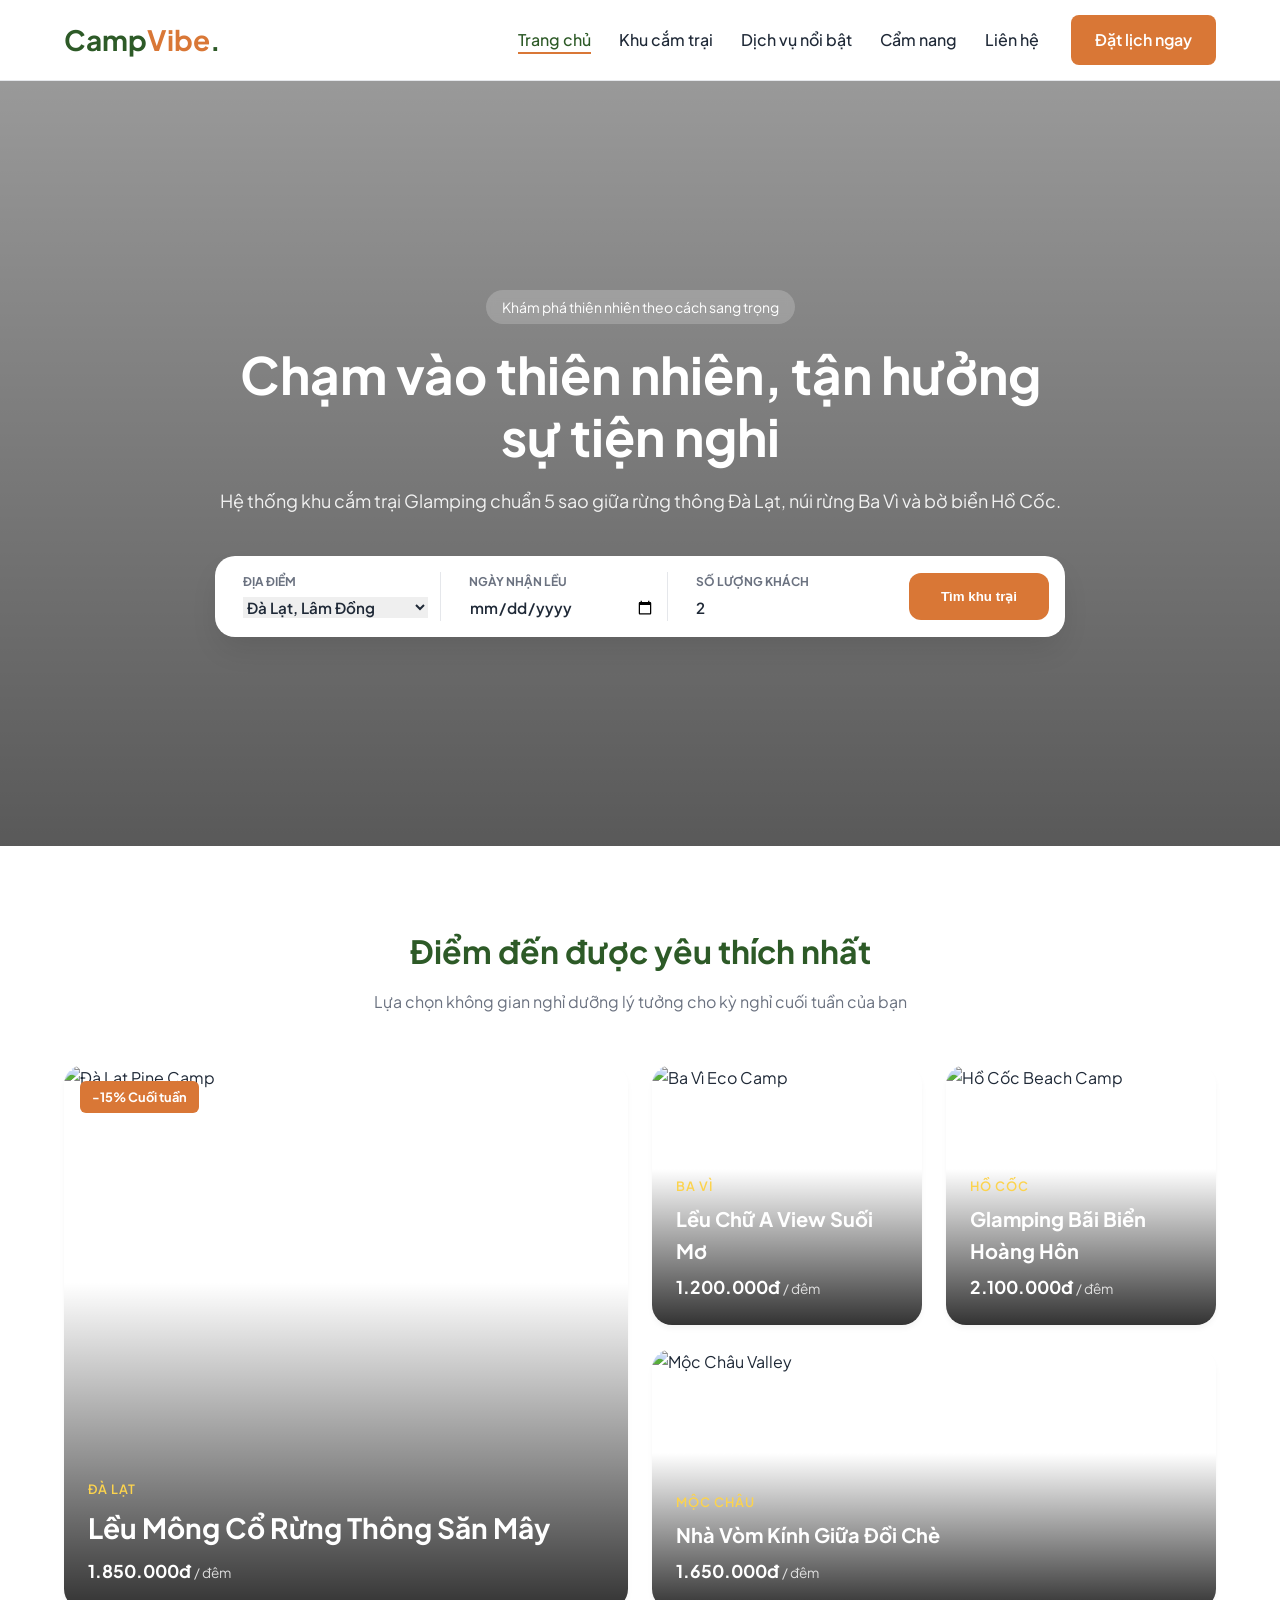
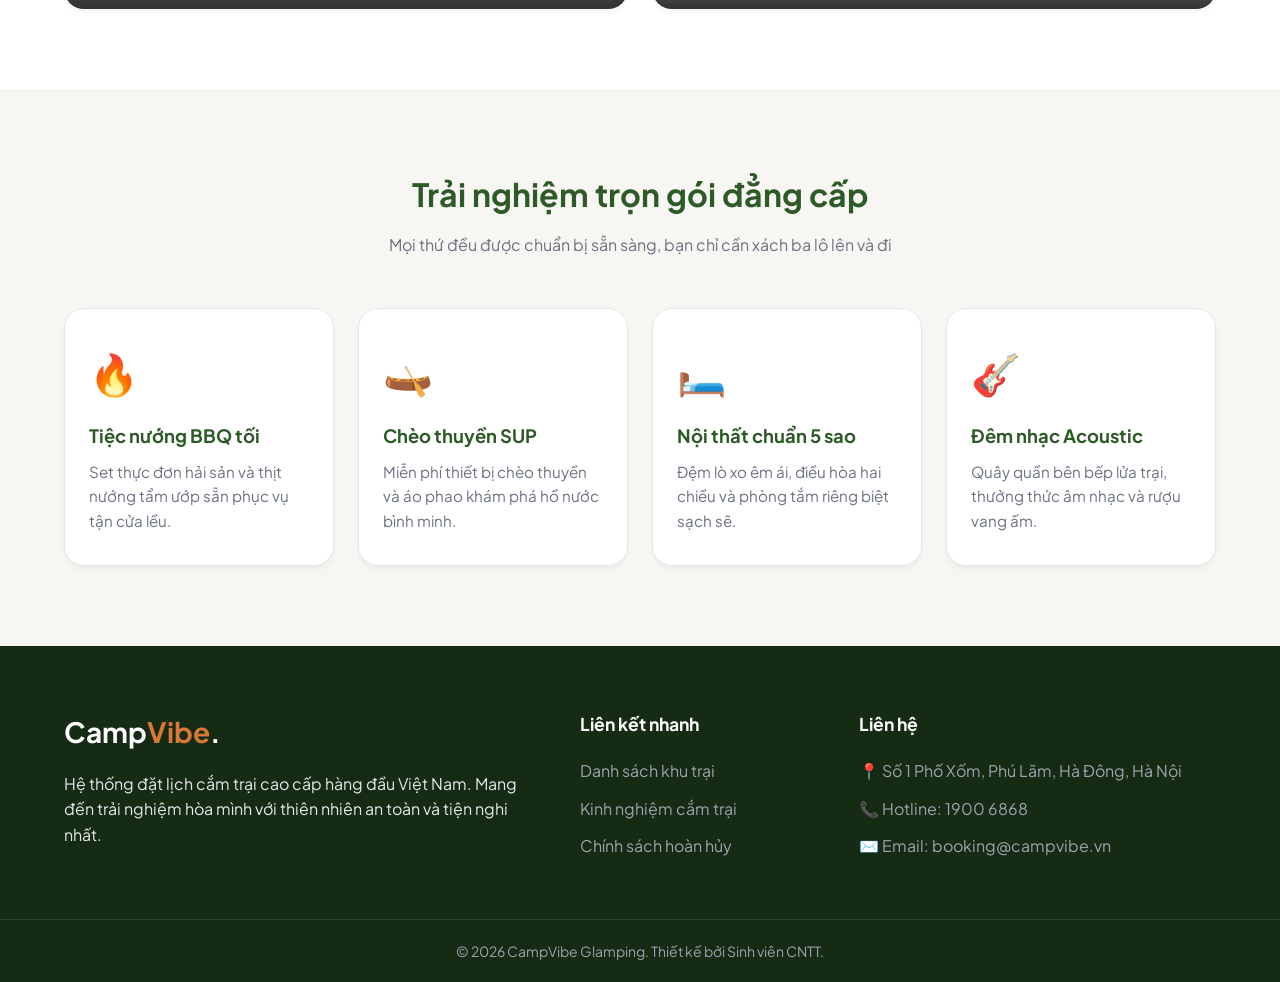
==== index.html @ 70bc1798 "." ====
<!DOCTYPE html>
<html lang="vi">
<head>
    <meta charset="UTF-8">
    <meta name="viewport" content="width=device-width, initial-scale=1.0">
    <title>CampVibe - Trải Nghiệm Cắm Trại Cao Cấp (Glamping)</title>
    <!-- Nhúng Google Fonts -->
    <link rel="preconnect" href="https://fonts.googleapis.com">
    <link rel="preconnect" href="https://fonts.gstatic.com" crossorigin>
    <link href="https://fonts.googleapis.com/css2?family=Plus+Jakarta+Sans:wght@400;500;600;700&display=swap" rel="stylesheet">
    <!-- Nhúng file CSS -->
    <link rel="stylesheet" href="assets/css/style.css">
</head>
<body>

    <!-- HEADER & NAVIGATION -->
    <header class="header">
        <div class="container nav-container">
            <a href="index.html" class="logo">Camp<span>Vibe</span>.</a>
            
            <!-- Checkbox ẩn điều khiển Menu trên Mobile (Không dùng JS) -->
            <input type="checkbox" id="nav-toggle" class="nav-toggle">
            <label for="nav-toggle" class="nav-toggle-label">
                <span></span>
            </label>

            <nav class="navbar">
                <ul class="nav-list">
                    <li><a href="index.html" class="active">Trang chủ</a></li>
                    <li><a href="campsites.html">Khu cắm trại</a></li>
                    <li><a href="detail.html">Dịch vụ nổi bật</a></li>
                    <li><a href="blog.html">Cẩm nang</a></li>
                    <li><a href="contact.html">Liên hệ</a></li>
                </ul>
                <a href="contact.html" class="btn btn-primary nav-btn">Đặt lịch ngay</a>
            </nav>
        </div>
    </header>

    <main>
        <!-- HERO SECTION & THANH TÌM KIẾM -->
        <section class="hero">
            <div class="hero-overlay"></div>
            <div class="container hero-content">
                <span class="badge">Khám phá thiên nhiên theo cách sang trọng</span>
                <h1>Chạm vào thiên nhiên, tận hưởng sự tiện nghi</h1>
                <p>Hệ thống khu cắm trại Glamping chuẩn 5 sao giữa rừng thông Đà Lạt, núi rừng Ba Vì và bờ biển Hồ Cốc.</p>
                
                <!-- Form tìm kiếm nhanh (Mô phỏng giao diện chuẩn UX) -->
                <form action="campsites.html" class="search-box">
                    <div class="search-group">
                        <label for="location">Địa điểm</label>
                        <select id="location" name="location">
                            <option value="dalat">Đà Lạt, Lâm Đồng</option>
                            <option value="bavi">Ba Vì, Hà Nội</option>
                            <option value="hococ">Hồ Cốc, Vũng Tàu</option>
                        </select>
                    </div>
                    <div class="search-group">
                        <label for="checkin">Ngày nhận lều</label>
                        <input type="date" id="checkin" name="checkin" required>
                    </div>
                    <div class="search-group">
                        <label for="guests">Số lượng khách</label>
                        <input type="number" id="guests" name="guests" min="1" max="10" value="2">
                    </div>
                    <button type="submit" class="btn btn-primary search-btn">Tìm khu trại</button>
                </form>
            </div>
        </section>

        <!-- KHU CẮM TRẠI NỔI BẬT (BỐ CỤC CSS GRID BẤT ĐỐI XỨNG) -->
        <section class="section featured">
            <div class="container">
                <div class="section-header">
                    <h2>Điểm đến được yêu thích nhất</h2>
                    <p>Lựa chọn không gian nghỉ dưỡng lý tưởng cho kỳ nghỉ cuối tuần của bạn</p>
                </div>

                <div class="bento-grid">
                    <!-- Thẻ lớn chiếm 2 cột, 2 hàng -->
                    <article class="camp-card card-large">
                        <img src="https://images.unsplash.com/photo-1523987355523-c7b5b0dd90a7?auto=format&fit=crop&w=800&q=80" alt="Đà Lạt Pine Camp">
                        <span class="tag-discount">-15% Cuối tuần</span>
                        <div class="card-overlay">
                            <span class="location-tag">Đà Lạt</span>
                            <h3><a href="detail.html">Lều Mông Cổ Rừng Thông Săn Mây</a></h3>
                            <p class="price">1.850.000đ <span>/ đêm</span></p>
                        </div>
                    </article>

                    <!-- Các thẻ nhỏ -->
                    <article class="camp-card">
                        <img src="https://images.unsplash.com/photo-1504280390367-361c6d9f38f4?auto=format&fit=crop&w=600&q=80" alt="Ba Vì Eco Camp">
                        <div class="card-overlay">
                            <span class="location-tag">Ba Vì</span>
                            <h3><a href="detail.html">Lều Chữ A View Suối Mơ</a></h3>
                            <p class="price">1.200.000đ <span>/ đêm</span></p>
                        </div>
                    </article>

                    <article class="camp-card">
                        <img src="https://images.unsplash.com/photo-1537905569824-f89f14cceb68?auto=format&fit=crop&w=600&q=80" alt="Hồ Cốc Beach Camp">
                        <div class="card-overlay">
                            <span class="location-tag">Hồ Cốc</span>
                            <h3><a href="detail.html">Glamping Bãi Biển Hoàng Hôn</a></h3>
                            <p class="price">2.100.000đ <span>/ đêm</span></p>
                        </div>
                    </article>

                    <article class="camp-card card-wide">
                        <img src="https://images.unsplash.com/photo-1478131143081-80f7f84ca84d?auto=format&fit=crop&w=800&q=80" alt="Mộc Châu Valley">
                        <div class="card-overlay">
                            <span class="location-tag">Mộc Châu</span>
                            <h3><a href="detail.html">Nhà Vòm Kính Giữa Đồi Chè</a></h3>
                            <p class="price">1.650.000đ <span>/ đêm</span></p>
                        </div>
                    </article>
                </div>
            </div>
        </section>

        <!-- TIỆN ÍCH & TRẢI NGHIỆM (SỬ DỤNG FLEXBOX) -->
        <section class="section amenities bg-light">
            <div class="container">
                <div class="section-header">
                    <h2>Trải nghiệm trọn gói đẳng cấp</h2>
                    <p>Mọi thứ đều được chuẩn bị sẵn sàng, bạn chỉ cần xách ba lô lên và đi</p>
                </div>

                <div class="amenities-flex">
                    <div class="amenity-item">
                        <div class="icon-box">🔥</div>
                        <h3>Tiệc nướng BBQ tối</h3>
                        <p>Set thực đơn hải sản và thịt nướng tẩm ướp sẵn phục vụ tận cửa lều.</p>
                    </div>
                    <div class="amenity-item">
                        <div class="icon-box">🛶</div>
                        <h3>Chèo thuyền SUP</h3>
                        <p>Miễn phí thiết bị chèo thuyền và áo phao khám phá hồ nước bình minh.</p>
                    </div>
                    <div class="amenity-item">
                        <div class="icon-box">🛏️</div>
                        <h3>Nội thất chuẩn 5 sao</h3>
                        <p>Đệm lò xo êm ái, điều hòa hai chiều và phòng tắm riêng biệt sạch sẽ.</p>
                    </div>
                    <div class="amenity-item">
                        <div class="icon-box">🎸</div>
                        <h3>Đêm nhạc Acoustic</h3>
                        <p>Quây quần bên bếp lửa trại, thưởng thức âm nhạc và rượu vang ấm.</p>
                    </div>
                </div>
            </div>
        </section>
    </main>

    <!-- FOOTER -->
    <footer class="footer">
        <div class="container footer-grid">
            <div class="footer-col">
                <a href="index.html" class="logo footer-logo">Camp<span>Vibe</span>.</a>
                <p>Hệ thống đặt lịch cắm trại cao cấp hàng đầu Việt Nam. Mang đến trải nghiệm hòa mình với thiên nhiên an toàn và tiện nghi nhất.</p>
            </div>
            <div class="footer-col">
                <h4>Liên kết nhanh</h4>
                <ul>
                    <li><a href="campsites.html">Danh sách khu trại</a></li>
                    <li><a href="blog.html">Kinh nghiệm cắm trại</a></li>
                    <li><a href="contact.html">Chính sách hoàn hủy</a></li>
                </ul>
            </div>
            <div class="footer-col">
                <h4>Liên hệ</h4>
                <ul>
                    <li>📍 Số 1 Phố Xốm, Phú Lãm, Hà Đông, Hà Nội</li>
                    <li>📞 Hotline: 1900 6868</li>
                    <li>✉️ Email: booking@campvibe.vn</li>
                </ul>
            </div>
        </div>
        <div class="footer-bottom">
            <p>© 2026 CampVibe Glamping. Thiết kế bởi Sinh viên CNTT.</p>
        </div>
    </footer>

</body>
</html>
---- assets/css/style.css ----
/* ================= 1. BIẾN CSS & RESET ================= */
:root {
    --primary-color: #2D5A27;      /* Xanh rêu rừng thông */
    --primary-hover: #1E3F1A;
    --accent-color: #D97736;       /* Cam đất lửa trại */
    --bg-main: #FFFFFF;
    --bg-light: #F7F6F2;           /* Màu kem ấm tự nhiên */
    --text-dark: #1F2937;
    --text-muted: #6B7280;
    --border-color: #E5E7EB;
    --radius-md: 12px;
    --radius-lg: 20px;
    --shadow-sm: 0 4px 6px -1px rgba(0, 0, 0, 0.05);
    --shadow-lg: 0 15px 30px -5px rgba(0, 0, 0, 0.1);
    --transition: all 0.3s ease;
}

* {
    margin: 0;
    padding: 0;
    box-sizing: border-box;
}

html {
    scroll-behavior: smooth;
}

body {
    font-family: 'Plus Jakarta Sans', sans-serif;
    color: var(--text-dark);
    background-color: var(--bg-main);
    line-height: 1.6;
}

a {
    text-decoration: none;
    color: inherit;
}

ul {
    list-style: none;
}

img {
    max-width: 100%;
    display: block;
}

.container {
    width: 90%;
    max-width: 1200px;
    margin: 0 auto;
}

.section {
    padding: 80px 0;
}

.bg-light {
    background-color: var(--bg-light);
}

.section-header {
    text-align: center;
    max-width: 600px;
    margin: 0 auto 50px;
}

.section-header h2 {
    font-size: 2rem;
    color: var(--primary-color);
    margin-bottom: 12px;
}

.section-header p {
    color: var(--text-muted);
}

/* Nút bấm dùng chung */
.btn {
    display: inline-block;
    padding: 12px 24px;
    border-radius: 8px;
    font-weight: 600;
    cursor: pointer;
    border: none;
    transition: var(--transition);
}

.btn-primary {
    background-color: var(--accent-color);
    color: #FFFFFF;
}

.btn-primary:hover {
    background-color: #C06224;
    transform: translateY(-2px);
}

/* ================= 2. HEADER & NAVIGATION ================= */
.header {
    position: sticky;
    top: 0;
    z-index: 1000;
    background-color: rgba(255, 255, 255, 0.95);
    backdrop-filter: blur(10px);
    border-bottom: 1px solid var(--border-color);
}

.nav-container {
    display: flex;
    justify-content: space-between;
    align-items: center;
    height: 80px;
}

.logo {
    font-size: 1.75rem;
    font-weight: 700;
    color: var(--primary-color);
}

.logo span {
    color: var(--accent-color);
}

.navbar {
    display: flex;
    align-items: center;
    gap: 32px;
}

.nav-list {
    display: flex;
    gap: 28px;
}

.nav-list a {
    font-weight: 500;
    color: var(--text-dark);
    transition: var(--transition);
    position: relative;
}

.nav-list a:hover,
.nav-list a.active {
    color: var(--primary-color);
}

/* Gạch chân hiệu ứng khi hover menu */
.nav-list a::after {
    content: '';
    position: absolute;
    bottom: -4px;
    left: 0;
    width: 0;
    height: 2px;
    background-color: var(--accent-color);
    transition: var(--transition);
}

.nav-list a:hover::after,
.nav-list a.active::after {
    width: 100%;
}

.nav-toggle, .nav-toggle-label {
    display: none;
}

/* ================= 3. HERO & SEARCH BOX ================= */
.hero {
    position: relative;
    min-height: 85vh;
    background: url('https://images.unsplash.com/photo-1517824806704-9040b037703b?auto=format&fit=crop&w=1600&q=80') center/cover no-repeat;
    display: flex;
    align-items: center;
    color: #FFFFFF;
}

.hero-overlay {
    position: absolute;
    inset: 0;
    background: linear-gradient(to bottom, rgba(0,0,0,0.4), rgba(0,0,0,0.65));
}

.hero-content {
    position: relative;
    z-index: 1;
    max-width: 850px;
    text-align: center;
}

.badge {
    display: inline-block;
    background-color: rgba(255, 255, 255, 0.2);
    backdrop-filter: blur(4px);
    padding: 6px 16px;
    border-radius: 50px;
    font-size: 0.875rem;
    margin-bottom: 20px;
}

.hero-content h1 {
    font-size: 3.2rem;
    line-height: 1.2;
    margin-bottom: 20px;
}

.hero-content p {
    font-size: 1.125rem;
    margin-bottom: 40px;
    opacity: 0.9;
}

/* Thanh tìm kiếm nổi */
.search-box {
    background-color: #FFFFFF;
    padding: 16px;
    border-radius: var(--radius-lg);
    display: flex;
    flex-wrap: wrap;
    gap: 16px;
    align-items: center;
    box-shadow: var(--shadow-lg);
    color: var(--text-dark);
    text-align: left;
}

.search-group {
    flex: 1;
    min-width: 180px;
    padding: 0 12px;
    border-right: 1px solid var(--border-color);
}

.search-group:last-of-type {
    border-right: none;
}

.search-group label {
    display: block;
    font-size: 0.75rem;
    font-weight: 700;
    text-transform: uppercase;
    color: var(--text-muted);
    margin-bottom: 4px;
}

.search-group select,
.search-group input {
    width: 100%;
    border: none;
    outline: none;
    font-family: inherit;
    font-size: 0.95rem;
    font-weight: 600;
    color: var(--text-dark);
}

.search-btn {
    padding: 16px 32px;
    border-radius: var(--radius-md);
}

/* ================= 4. BENTO GRID (ĐIỂM ĐẾN NỔI BẬT) ================= */
.bento-grid {
    display: grid;
    grid-template-columns: repeat(4, 1fr);
    grid-auto-rows: 260px;
    gap: 24px;
}

.card-large {
    grid-column: span 2;
    grid-row: span 2;
}

.card-wide {
    grid-column: span 2;
}

.camp-card {
    position: relative;
    border-radius: var(--radius-lg);
    overflow: hidden;
    box-shadow: var(--shadow-sm);
}

.camp-card img {
    width: 100%;
    height: 100%;
    object-fit: cover;
    transition: transform 0.5s ease;
}

/* Hiệu ứng phóng to ảnh khi hover */
.camp-card:hover img {
    transform: scale(1.08);
}

.tag-discount {
    position: absolute;
    top: 16px;
    left: 16px;
    background-color: var(--accent-color);
    color: #FFFFFF;
    padding: 6px 12px;
    border-radius: 6px;
    font-size: 0.8rem;
    font-weight: 700;
    z-index: 2;
}

.card-overlay {
    position: absolute;
    inset: 0;
    background: linear-gradient(to top, rgba(0,0,0,0.8) 0%, rgba(0,0,0,0) 60%);
    display: flex;
    flex-direction: column;
    justify-content: flex-end;
    padding: 24px;
    color: #FFFFFF;
}

.location-tag {
    font-size: 0.8rem;
    text-transform: uppercase;
    letter-spacing: 1px;
    color: #FCD34D;
    font-weight: 600;
}

.card-overlay h3 {
    font-size: 1.25rem;
    margin: 6px 0;
}

.card-large .card-overlay h3 {
    font-size: 1.75rem;
}

.price {
    font-weight: 700;
    font-size: 1.1rem;
}

.price span {
    font-weight: 400;
    font-size: 0.85rem;
    opacity: 0.8;
}

/* ================= 5. TIỆN ÍCH (FLEXBOX) ================= */
.amenities-flex {
    display: flex;
    flex-wrap: wrap;
    gap: 24px;
}

.amenity-item {
    flex: 1 1 240px;
    background-color: #FFFFFF;
    padding: 32px 24px;
    border-radius: var(--radius-lg);
    box-shadow: var(--shadow-sm);
    transition: var(--transition);
    border: 1px solid var(--border-color);
}

.amenity-item:hover {
    transform: translateY(-8px);
    box-shadow: var(--shadow-lg);
    border-color: var(--primary-color);
}

.icon-box {
    font-size: 2.5rem;
    margin-bottom: 16px;
}

.amenity-item h3 {
    font-size: 1.15rem;
    margin-bottom: 10px;
    color: var(--primary-color);
}

.amenity-item p {
    color: var(--text-muted);
    font-size: 0.95rem;
}

/* ================= 6. FOOTER ================= */
.footer {
    background-color: #162B14;
    color: #E5E7EB;
    padding-top: 64px;
}

.footer-grid {
    display: grid;
    grid-template-columns: 2fr 1fr 1.5fr;
    gap: 40px;
    padding-bottom: 48px;
}

.footer-logo {
    color: #FFFFFF;
    display: inline-block;
    margin-bottom: 16px;
}

.footer-col h4 {
    color: #FFFFFF;
    margin-bottom: 20px;
    font-size: 1.1rem;
}

.footer-col ul li {
    margin-bottom: 12px;
    color: #9CA3AF;
}

.footer-col ul li a:hover {
    color: var(--accent-color);
}

.footer-bottom {
    border-top: 1px solid rgba(255, 255, 255, 0.1);
    text-align: center;
    padding: 20px 0;
    font-size: 0.875rem;
    color: #9CA3AF;
}

/* ================= 7. RESPONSIVE (TABLET & MOBILE) ================= */
@media (max-width: 992px) {
    .bento-grid {
        grid-template-columns: repeat(2, 1fr);
    }
    .footer-grid {
        grid-template-columns: 1fr;
    }
}

@media (max-width: 768px) {
    /* Xử lý Menu Hamburger thuần CSS */
    .nav-toggle-label {
        display: block;
        cursor: pointer;
        padding: 10px;
    }
    .nav-toggle-label span,
    .nav-toggle-label span::before,
    .nav-toggle-label span::after {
        display: block;
        background: var(--primary-color);
        height: 3px;
        width: 26px;
        border-radius: 2px;
        position: relative;
        transition: var(--transition);
    }
    .nav-toggle-label span::before,
    .nav-toggle-label span::after {
        content: '';
        position: absolute;
    }
    .nav-toggle-label span::before { bottom: 8px; }
    .nav-toggle-label span::after { top: 8px; }

    .navbar {
        position: absolute;
        top: 80px;
        left: 0;
        width: 100%;
        background-color: #FFFFFF;
        flex-direction: column;
        align-items: flex-start;
        padding: 0 5%;
        max-height: 0;
        overflow: hidden;
        transition: max-height 0.4s ease;
        border-bottom: 1px solid var(--border-color);
    }

    .nav-list {
        flex-direction: column;
        width: 100%;
        padding-top: 20px;
        gap: 16px;
    }

    .nav-btn {
        margin: 20px 0;
        width: 100%;
        text-align: center;
    }

    /* Khi checkbox được check -> Mở menu */
    .nav-toggle:checked ~ .navbar {
        max-height: 400px;
    }

    .hero-content h1 {
        font-size: 2.2rem;
    }

    .search-group {
        border-right: none;
        border-bottom: 1px solid var(--border-color);
        padding-bottom: 12px;
    }

    .search-btn {
        width: 100%;
    }

    .bento-grid {
        grid-template-columns: 1fr;
        grid-auto-rows: 240px;
    }
    .card-large, .card-wide {
        grid-column: span 1;
        grid-row: span 1;
    }
}
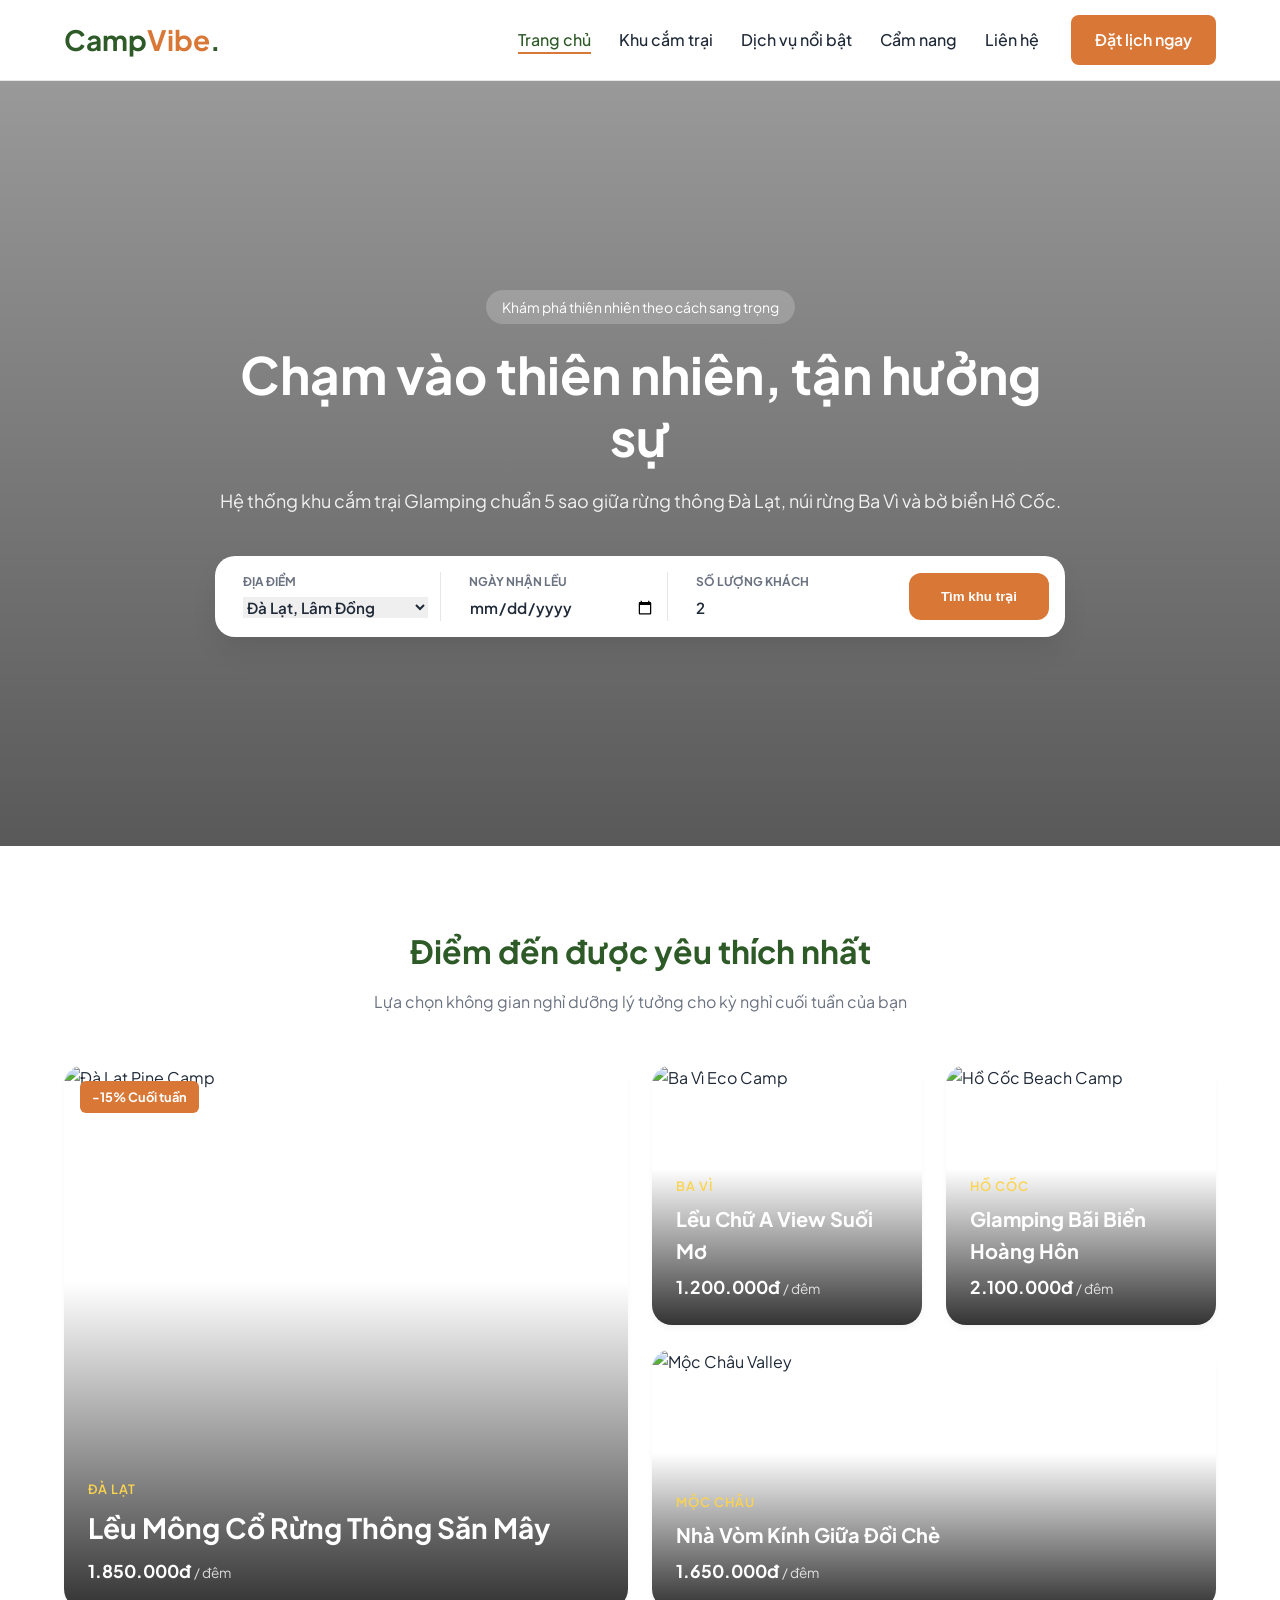
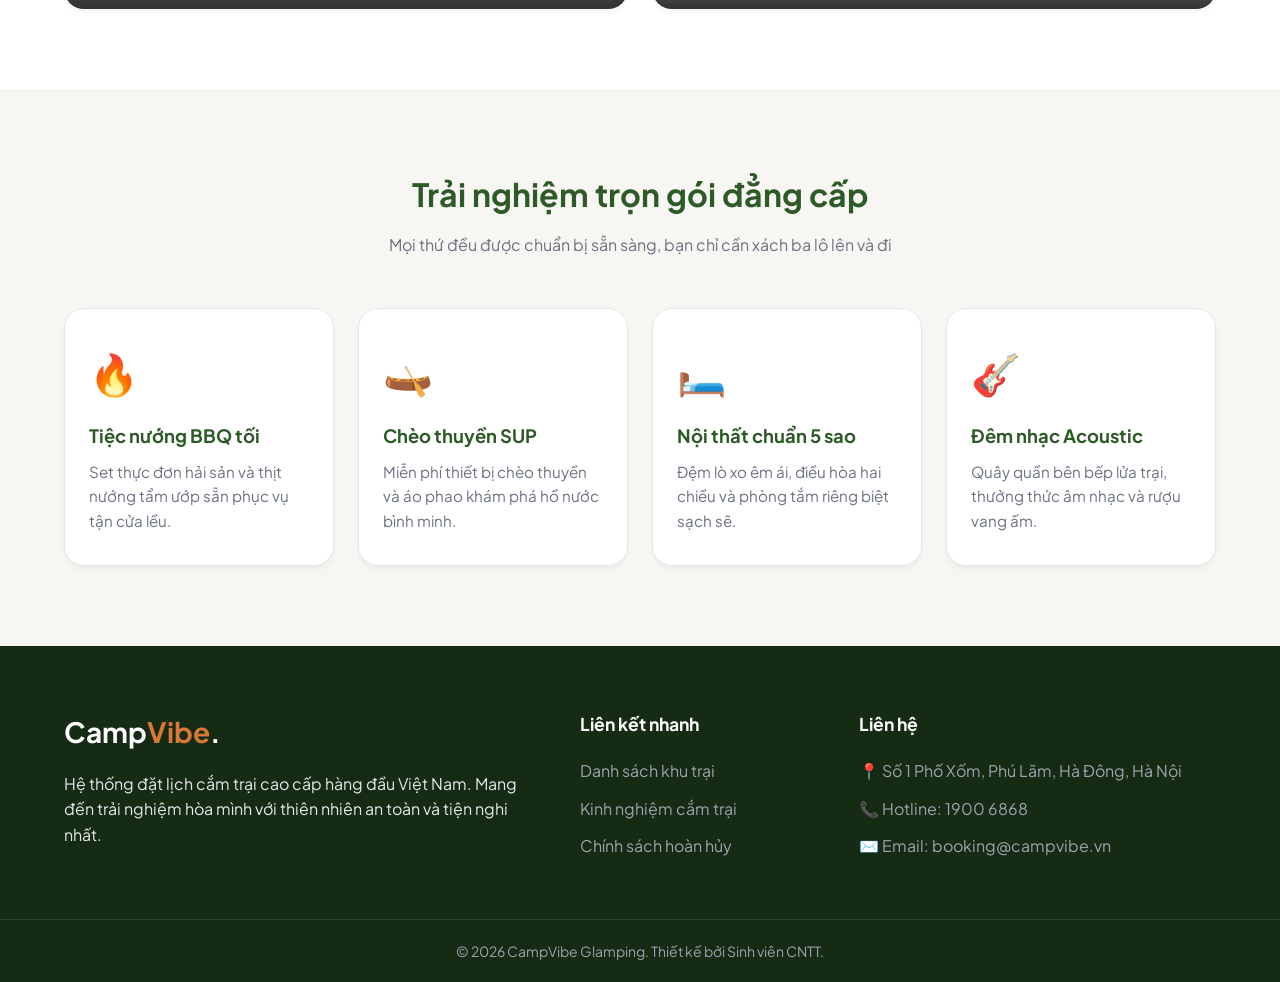
==== commit 474ad58a: "Fix typo in hero section heading" ====
--- a/index.html
+++ b/index.html
@@ -43,7 +43,7 @@
             <div class="hero-overlay"></div>
             <div class="container hero-content">
                 <span class="badge">Khám phá thiên nhiên theo cách sang trọng</span>
-                <h1>Chạm vào thiên nhiên, tận hưởng sự tiện nghi</h1>
+                <h1>Chạm vào thiên nhiên, tận hưởng sự </h1>
                 <p>Hệ thống khu cắm trại Glamping chuẩn 5 sao giữa rừng thông Đà Lạt, núi rừng Ba Vì và bờ biển Hồ Cốc.</p>
                 
                 <!-- Form tìm kiếm nhanh (Mô phỏng giao diện chuẩn UX) -->
@@ -184,4 +184,4 @@
     </footer>
 
 </body>
-</html>+</html>
--- a/assets/css/style.css
+++ b/assets/css/style.css
@@ -524,4 +524,1188 @@
         grid-column: span 1;
         grid-row: span 1;
     }
+}
+
+/* ================= 8. TRANG CHI TIẾT (DETAIL PAGE) ================= */
+.detail-page {
+    padding: 32px 0 80px;
+}
+
+.breadcrumb {
+    font-size: 0.9rem;
+    color: var(--text-muted);
+    margin-bottom: 20px;
+}
+
+.breadcrumb a:hover {
+    color: var(--primary-color);
+    text-decoration: underline;
+}
+
+.detail-header {
+    display: flex;
+    justify-content: space-between;
+    align-items: flex-end;
+    flex-wrap: wrap;
+    gap: 16px;
+    margin-bottom: 28px;
+}
+
+.detail-header h1 {
+    font-size: 2.2rem;
+    color: var(--primary-color);
+    margin-top: 6px;
+}
+
+.rating-badge {
+    background-color: var(--bg-light);
+    padding: 8px 16px;
+    border-radius: 50px;
+    border: 1px solid var(--border-color);
+    font-size: 0.95rem;
+}
+
+/* THƯ VIỆN ẢNH CHUYỂN ĐỔI THUẦN CSS */
+.css-gallery {
+    margin-bottom: 48px;
+}
+
+.css-gallery input[type="radio"] {
+    display: none;
+}
+
+.gallery-main {
+    position: relative;
+    height: 480px;
+    border-radius: var(--radius-lg);
+    overflow: hidden;
+    margin-bottom: 16px;
+    box-shadow: var(--shadow-sm);
+}
+
+.gallery-main .slide {
+    position: absolute;
+    inset: 0;
+    opacity: 0;
+    visibility: hidden;
+    transition: opacity 0.4s ease, transform 0.5s ease;
+    transform: scale(1.02);
+}
+
+.gallery-main .slide img {
+    width: 100%;
+    height: 100%;
+    object-fit: cover;
+}
+
+/* Hiển thị ảnh tương ứng khi radio được chọn */
+#img-1:checked ~ .gallery-main .slide-1,
+#img-2:checked ~ .gallery-main .slide-2,
+#img-3:checked ~ .gallery-main .slide-3,
+#img-4:checked ~ .gallery-main .slide-4 {
+    opacity: 1;
+    visibility: visible;
+    transform: scale(1);
+}
+
+.gallery-thumbs {
+    display: grid;
+    grid-template-columns: repeat(4, 1fr);
+    gap: 16px;
+}
+
+.gallery-thumbs .thumb {
+    height: 100px;
+    border-radius: var(--radius-md);
+    overflow: hidden;
+    cursor: pointer;
+    border: 3px solid transparent;
+    opacity: 0.65;
+    transition: var(--transition);
+}
+
+.gallery-thumbs .thumb:hover {
+    opacity: 1;
+}
+
+.gallery-thumbs .thumb img {
+    width: 100%;
+    height: 100%;
+    object-fit: cover;
+}
+
+/* Làm nổi bật ảnh nhỏ đang được chọn */
+#img-1:checked ~ .gallery-thumbs label[for="img-1"],
+#img-2:checked ~ .gallery-thumbs label[for="img-2"],
+#img-3:checked ~ .gallery-thumbs label[for="img-3"],
+#img-4:checked ~ .gallery-thumbs label[for="img-4"] {
+    border-color: var(--accent-color);
+    opacity: 1;
+}
+
+/* BỐ CỤC 2 CỘT CHI TIẾT & SIDEBAR STICKY */
+.detail-layout {
+    display: grid;
+    grid-template-columns: 2fr 1fr;
+    gap: 48px;
+    align-items: start;
+}
+
+.info-block {
+    margin-bottom: 40px;
+    padding-bottom: 32px;
+    border-bottom: 1px solid var(--border-color);
+}
+
+.info-block:last-child {
+    border-bottom: none;
+}
+
+.info-block h2 {
+    font-size: 1.5rem;
+    color: var(--primary-color);
+    margin-bottom: 16px;
+}
+
+.specs-list {
+    display: grid;
+    grid-template-columns: repeat(2, 1fr);
+    gap: 14px;
+}
+
+.specs-list li {
+    font-weight: 500;
+    color: var(--text-dark);
+}
+
+/* BẢNG GIÁ HIỆN ĐẠI */
+.table-responsive {
+    overflow-x: auto;
+}
+
+.price-table {
+    width: 100%;
+    border-collapse: collapse;
+    border-radius: var(--radius-md);
+    overflow: hidden;
+    box-shadow: var(--shadow-sm);
+}
+
+.price-table th,
+.price-table td {
+    padding: 14px 18px;
+    text-align: left;
+    border-bottom: 1px solid var(--border-color);
+}
+
+.price-table thead {
+    background-color: var(--primary-color);
+    color: #FFFFFF;
+}
+
+.price-table tbody tr:nth-child(even) {
+    background-color: var(--bg-light);
+}
+
+.price-table tbody tr:hover {
+    background-color: #EFECE6;
+}
+
+/* KHUNG ĐẶT LỊCH TRƯỢT THEO MÀN HÌNH */
+.booking-sidebar {
+    position: sticky;
+    top: 100px; /* Cách mép trên 100px để không đè lên Header */
+}
+
+.booking-card {
+    background-color: #FFFFFF;
+    padding: 28px;
+    border-radius: var(--radius-lg);
+    border: 1px solid var(--border-color);
+    box-shadow: var(--shadow-lg);
+}
+
+.booking-price .amount {
+    font-size: 1.8rem;
+    font-weight: 700;
+    color: var(--primary-color);
+}
+
+.booking-note {
+    font-size: 0.85rem;
+    color: var(--accent-color);
+    font-weight: 600;
+    margin-bottom: 20px;
+}
+
+.booking-form .form-group {
+    margin-bottom: 16px;
+}
+
+.booking-form label {
+    display: block;
+    font-size: 0.85rem;
+    font-weight: 600;
+    margin-bottom: 6px;
+}
+
+.booking-form input,
+.booking-form select {
+    width: 100%;
+    padding: 10px 12px;
+    border: 1px solid var(--border-color);
+    border-radius: 8px;
+    font-family: inherit;
+    font-size: 0.95rem;
+}
+
+.booking-form input:focus,
+.booking-form select:focus {
+    outline: none;
+    border-color: var(--primary-color);
+}
+
+.price-summary {
+    background-color: var(--bg-light);
+    padding: 16px;
+    border-radius: var(--radius-md);
+    margin: 20px 0;
+}
+
+.summary-row {
+    display: flex;
+    justify-content: space-between;
+    font-size: 0.9rem;
+    margin-bottom: 8px;
+    color: var(--text-muted);
+}
+
+.summary-row.total {
+    border-top: 1px solid var(--border-color);
+    padding-top: 10px;
+    margin-top: 10px;
+    margin-bottom: 0;
+    font-weight: 700;
+    font-size: 1.05rem;
+    color: var(--text-dark);
+}
+
+.btn-block {
+    width: 100%;
+    text-align: center;
+    padding: 14px;
+    font-size: 1rem;
+}
+
+/* Responsive cho trang chi tiết */
+@media (max-width: 992px) {
+    .detail-layout {
+        grid-template-columns: 1fr;
+    }
+    .booking-sidebar {
+        position: static;
+    }
+}
+
+@media (max-width: 768px) {
+    .gallery-main {
+        height: 280px;
+    }
+    .gallery-thumbs .thumb {
+        height: 65px;
+    }
+    .specs-list {
+        grid-template-columns: 1fr;
+    }
+}
+/* ================= 9. TRANG DANH SÁCH (CAMPSITES PAGE) ================= */
+.page-banner {
+    background-color: var(--primary-color);
+    color: #FFFFFF;
+    padding: 56px 0;
+    text-align: center;
+}
+
+.page-banner h1 {
+    font-size: 2.4rem;
+    margin-bottom: 10px;
+}
+
+.page-banner p {
+    opacity: 0.85;
+    font-size: 1.05rem;
+}
+
+.campsites-page {
+    padding: 60px 0 80px;
+    background-color: var(--bg-light);
+}
+
+/* Ẩn các nút radio điều khiển bộ lọc */
+.filter-wrapper input[type="radio"] {
+    display: none;
+}
+
+.filter-wrapper {
+    display: grid;
+    grid-template-columns: 280px 1fr;
+    gap: 32px;
+    align-items: start;
+}
+
+/* Sidebar Bộ lọc bên trái */
+.filter-sidebar {
+    position: sticky;
+    top: 100px;
+    display: flex;
+    flex-direction: column;
+    gap: 24px;
+}
+
+.filter-box {
+    background-color: #FFFFFF;
+    padding: 24px;
+    border-radius: var(--radius-lg);
+    border: 1px solid var(--border-color);
+    box-shadow: var(--shadow-sm);
+}
+
+.filter-box h3 {
+    font-size: 1.1rem;
+    color: var(--primary-color);
+    margin-bottom: 16px;
+    padding-bottom: 10px;
+    border-bottom: 1px solid var(--border-color);
+}
+
+.filter-options {
+    display: flex;
+    flex-direction: column;
+    gap: 8px;
+}
+
+.filter-label {
+    padding: 10px 14px;
+    border-radius: 8px;
+    cursor: pointer;
+    font-weight: 500;
+    font-size: 0.95rem;
+    color: var(--text-dark);
+    transition: var(--transition);
+}
+
+.filter-label:hover {
+    background-color: var(--bg-light);
+    color: var(--primary-color);
+}
+
+/* Đổi màu nút lọc đang được chọn */
+#filter-all:checked ~ .filter-sidebar label[for="filter-all"],
+#filter-dalat:checked ~ .filter-sidebar label[for="filter-dalat"],
+#filter-bavi:checked ~ .filter-sidebar label[for="filter-bavi"],
+#filter-hococ:checked ~ .filter-sidebar label[for="filter-hococ"] {
+    background-color: var(--primary-color);
+    color: #FFFFFF;
+    font-weight: 600;
+}
+
+/* LOGIC LỌC THẺ SẢN PHẨM BẰNG CSS THUẦN */
+#filter-dalat:checked ~ .campsites-grid .listing-card:not([data-category="dalat"]),
+#filter-bavi:checked ~ .campsites-grid .listing-card:not([data-category="bavi"]),
+#filter-hococ:checked ~ .campsites-grid .listing-card:not([data-category="hococ"]) {
+    display: none;
+}
+
+.static-filter-list li {
+    margin-bottom: 12px;
+    font-size: 0.92rem;
+    color: var(--text-muted);
+}
+
+.static-filter-list input[type="checkbox"] {
+    accent-color: var(--primary-color);
+    margin-right: 8px;
+    transform: scale(1.1);
+}
+
+/* Lưới thẻ khu cắm trại bên phải */
+.campsites-grid {
+    display: grid;
+    grid-template-columns: repeat(2, 1fr);
+    gap: 24px;
+}
+
+.listing-card {
+    background-color: #FFFFFF;
+    border-radius: var(--radius-lg);
+    overflow: hidden;
+    border: 1px solid var(--border-color);
+    box-shadow: var(--shadow-sm);
+    display: flex;
+    flex-direction: column;
+    transition: var(--transition);
+}
+
+.listing-card:hover {
+    transform: translateY(-6px);
+    box-shadow: var(--shadow-lg);
+}
+
+.listing-img {
+    position: relative;
+    height: 220px;
+    overflow: hidden;
+}
+
+.listing-img img {
+    width: 100%;
+    height: 100%;
+    object-fit: cover;
+    transition: transform 0.5s ease;
+}
+
+.listing-card:hover .listing-img img {
+    transform: scale(1.06);
+}
+
+.badge-status {
+    position: absolute;
+    top: 14px;
+    left: 14px;
+    background-color: var(--primary-color);
+    color: #FFFFFF;
+    padding: 4px 12px;
+    border-radius: 6px;
+    font-size: 0.78rem;
+    font-weight: 700;
+}
+
+.badge-status.discount {
+    background-color: var(--accent-color);
+}
+
+.listing-body {
+    padding: 22px;
+    display: flex;
+    flex-direction: column;
+    flex: 1;
+}
+
+.listing-meta {
+    display: flex;
+    justify-content: space-between;
+    font-size: 0.85rem;
+    font-weight: 600;
+    color: var(--text-muted);
+    margin-bottom: 8px;
+}
+
+.listing-body h3 {
+    font-size: 1.2rem;
+    margin-bottom: 10px;
+    color: var(--text-dark);
+}
+
+.listing-body h3 a:hover {
+    color: var(--primary-color);
+}
+
+.listing-body .desc {
+    font-size: 0.92rem;
+    color: var(--text-muted);
+    margin-bottom: 20px;
+    flex: 1;
+}
+
+.listing-footer {
+    display: flex;
+    justify-content: space-between;
+    align-items: center;
+    padding-top: 16px;
+    border-top: 1px solid var(--border-color);
+}
+
+.price-val {
+    font-size: 1.2rem;
+    font-weight: 700;
+    color: var(--primary-color);
+}
+
+.price-unit {
+    font-size: 0.82rem;
+    color: var(--text-muted);
+}
+
+.btn-outline {
+    padding: 8px 16px;
+    border: 1.5px solid var(--primary-color);
+    color: var(--primary-color);
+    border-radius: 8px;
+    font-size: 0.9rem;
+}
+
+.btn-outline:hover {
+    background-color: var(--primary-color);
+    color: #FFFFFF;
+}
+
+/* Responsive trang danh sách */
+@media (max-width: 992px) {
+    .filter-wrapper {
+        grid-template-columns: 1fr;
+    }
+    .filter-sidebar {
+        position: static;
+    }
+    .filter-options {
+        flex-direction: row;
+        flex-wrap: wrap;
+    }
+}
+
+@media (max-width: 640px) {
+    .campsites-grid {
+        grid-template-columns: 1fr;
+    }
+}
+
+/* ================= 10. TRANG LIÊN HỆ & VALIDATION CSS ================= */
+.contact-page {
+    padding: 64px 0 80px;
+    background-color: var(--bg-light);
+}
+
+.contact-layout {
+    display: grid;
+    grid-template-columns: 1fr 1.25fr;
+    gap: 48px;
+    align-items: start;
+}
+
+.contact-info h2,
+.contact-form-wrapper h2 {
+    font-size: 1.75rem;
+    color: var(--primary-color);
+    margin-bottom: 12px;
+}
+
+.contact-info .subtitle,
+.form-hint {
+    color: var(--text-muted);
+    font-size: 0.95rem;
+    margin-bottom: 28px;
+}
+
+.req {
+    color: #DC2626;
+    font-weight: 700;
+}
+
+.info-cards {
+    display: flex;
+    flex-direction: column;
+    gap: 16px;
+    margin-bottom: 28px;
+}
+
+.info-card-item {
+    display: flex;
+    align-items: flex-start;
+    gap: 16px;
+    background-color: #FFFFFF;
+    padding: 18px 20px;
+    border-radius: var(--radius-md);
+    border: 1px solid var(--border-color);
+    box-shadow: var(--shadow-sm);
+}
+
+.info-icon {
+    font-size: 1.6rem;
+    background-color: var(--bg-light);
+    padding: 10px;
+    border-radius: 10px;
+}
+
+.info-card-item h4 {
+    color: var(--text-dark);
+    font-size: 1rem;
+    margin-bottom: 4px;
+}
+
+.info-card-item p {
+    color: var(--text-muted);
+    font-size: 0.9rem;
+}
+
+.map-box {
+    border-radius: var(--radius-lg);
+    overflow: hidden;
+    border: 1px solid var(--border-color);
+    box-shadow: var(--shadow-sm);
+}
+
+/* KHUNG FORM & HIỆU ỨNG KIỂM TRA LỖI BẰNG CSS THUẦN */
+.contact-form-wrapper {
+    background-color: #FFFFFF;
+    padding: 36px;
+    border-radius: var(--radius-lg);
+    border: 1px solid var(--border-color);
+    box-shadow: var(--shadow-lg);
+}
+
+.v-row {
+    display: grid;
+    grid-template-columns: 1fr 1fr;
+    gap: 20px;
+}
+
+.v-group {
+    margin-bottom: 20px;
+}
+
+.v-group label {
+    display: block;
+    font-size: 0.9rem;
+    font-weight: 600;
+    margin-bottom: 8px;
+    color: var(--text-dark);
+}
+
+.v-group input,
+.v-group select,
+.v-group textarea {
+    width: 100%;
+    padding: 12px 14px;
+    border: 1.5px solid var(--border-color);
+    border-radius: 8px;
+    font-family: inherit;
+    font-size: 0.95rem;
+    transition: var(--transition);
+    background-color: #FFFFFF;
+}
+
+.v-group input:focus,
+.v-group select:focus,
+.v-group textarea:focus {
+    outline: none;
+    border-color: var(--primary-color);
+    box-shadow: 0 0 0 3px rgba(45, 90, 39, 0.12);
+}
+
+.error-msg {
+    display: none;
+    font-size: 0.8rem;
+    color: #DC2626;
+    margin-top: 6px;
+    font-weight: 500;
+}
+
+/* KỸ THUẬT :NOT(:placeholder-shown) + :INVALID / :VALID */
+/* Chỉ báo lỗi đỏ sau khi người dùng đã bắt đầu gõ nhưng sai định dạng */
+.v-group input:not(:placeholder-shown):invalid {
+    border-color: #DC2626;
+    background-color: #FEF2F2;
+}
+
+.v-group input:not(:placeholder-shown):invalid + .error-msg {
+    display: block;
+}
+
+/* Báo viền xanh lá khi người dùng nhập đúng định dạng yêu cầu */
+.v-group input:not(:placeholder-shown):valid {
+    border-color: #16A34A;
+    background-color: #F0FDF4;
+}
+
+/* HỘP THÔNG BÁO POPUP XÁC NHẬN DÙNG :TARGET */
+.success-modal {
+    position: fixed;
+    inset: 0;
+    background-color: rgba(0, 0, 0, 0.6);
+    backdrop-filter: blur(4px);
+    display: flex;
+    align-items: center;
+    justify-content: center;
+    z-index: 2000;
+    opacity: 0;
+    visibility: hidden;
+    transition: var(--transition);
+    padding: 20px;
+}
+
+.success-modal:target {
+    opacity: 1;
+    visibility: visible;
+}
+
+.success-box {
+    background-color: #FFFFFF;
+    max-width: 440px;
+    width: 100%;
+    padding: 36px 28px;
+    border-radius: var(--radius-lg);
+    text-align: center;
+    box-shadow: var(--shadow-lg);
+    transform: translateY(20px);
+    transition: var(--transition);
+}
+
+.success-modal:target .success-box {
+    transform: translateY(0);
+}
+
+.success-icon {
+    font-size: 3.5rem;
+    margin-bottom: 12px;
+}
+
+.success-box h3 {
+    font-size: 1.5rem;
+    color: var(--primary-color);
+    margin-bottom: 10px;
+}
+
+.success-box p {
+    color: var(--text-muted);
+    font-size: 0.95rem;
+    margin-bottom: 24px;
+}
+
+/* Responsive cho trang liên hệ */
+@media (max-width: 992px) {
+    .contact-layout {
+        grid-template-columns: 1fr;
+    }
+}
+
+@media (max-width: 640px) {
+    .v-row {
+        grid-template-columns: 1fr;
+        gap: 0;
+    }
+    .contact-form-wrapper {
+        padding: 24px 20px;
+    }
+}
+
+/* ================= 11. TRANG CẨM NANG (BLOG / MAGAZINE PAGE) ================= */
+.blog-page {
+    padding: 60px 0 80px;
+    background-color: var(--bg-light);
+}
+
+/* Bài viết tiêu điểm (Featured Article) */
+.featured-article {
+    display: grid;
+    grid-template-columns: 1.15fr 1fr;
+    background-color: #FFFFFF;
+    border-radius: var(--radius-lg);
+    overflow: hidden;
+    border: 1px solid var(--border-color);
+    box-shadow: var(--shadow-lg);
+    margin-bottom: 56px;
+}
+
+.featured-img {
+    position: relative;
+    min-height: 380px;
+}
+
+.featured-img img {
+    width: 100%;
+    height: 100%;
+    object-fit: cover;
+}
+
+.category-pill {
+    position: absolute;
+    top: 20px;
+    left: 20px;
+    background-color: var(--accent-color);
+    color: #FFFFFF;
+    padding: 6px 14px;
+    border-radius: 50px;
+    font-size: 0.8rem;
+    font-weight: 700;
+    letter-spacing: 0.5px;
+}
+
+.featured-body {
+    padding: 40px;
+    display: flex;
+    flex-direction: column;
+    justify-content: center;
+}
+
+.post-meta {
+    display: flex;
+    flex-wrap: wrap;
+    gap: 8px;
+    font-size: 0.85rem;
+    color: var(--text-muted);
+    margin-bottom: 12px;
+}
+
+.featured-body h2 {
+    font-size: 1.75rem;
+    line-height: 1.35;
+    color: var(--primary-color);
+    margin-bottom: 16px;
+}
+
+.featured-body h2 a:hover {
+    color: var(--accent-color);
+}
+
+.featured-body .excerpt {
+    color: var(--text-muted);
+    font-size: 0.98rem;
+    margin-bottom: 20px;
+}
+
+/* Blockquote phong cách tạp chí */
+.editorial-quote {
+    border-left: 4px solid var(--accent-color);
+    background-color: var(--bg-light);
+    padding: 14px 18px;
+    border-radius: 0 8px 8px 0;
+    font-style: italic;
+    font-weight: 500;
+    color: var(--primary-color);
+    margin-bottom: 24px;
+    font-size: 0.95rem;
+}
+
+.featured-body .btn {
+    align-self: flex-start;
+}
+
+/* Bố cục 2 cột: Lưới bài viết & Sidebar */
+.blog-layout {
+    display: grid;
+    grid-template-columns: 2fr 1fr;
+    gap: 40px;
+    align-items: start;
+}
+
+.blog-grid {
+    display: grid;
+    grid-template-columns: repeat(2, 1fr);
+    gap: 28px;
+}
+
+.post-card {
+    background-color: #FFFFFF;
+    border-radius: var(--radius-lg);
+    overflow: hidden;
+    border: 1px solid var(--border-color);
+    box-shadow: var(--shadow-sm);
+    display: flex;
+    flex-direction: column;
+    transition: var(--transition);
+}
+
+.post-card:hover {
+    transform: translateY(-6px);
+    box-shadow: var(--shadow-lg);
+}
+
+.post-thumb {
+    position: relative;
+    height: 200px;
+    overflow: hidden;
+}
+
+.post-thumb img {
+    width: 100%;
+    height: 100%;
+    object-fit: cover;
+    transition: transform 0.5s ease;
+}
+
+.post-card:hover .post-thumb img {
+    transform: scale(1.06);
+}
+
+.post-cat {
+    position: absolute;
+    bottom: 12px;
+    left: 12px;
+    background-color: rgba(22, 43, 20, 0.85);
+    color: #FFFFFF;
+    padding: 4px 12px;
+    border-radius: 6px;
+    font-size: 0.78rem;
+    font-weight: 600;
+}
+
+.post-content {
+    padding: 24px;
+    display: flex;
+    flex-direction: column;
+    flex: 1;
+}
+
+.post-content h3 {
+    font-size: 1.18rem;
+    line-height: 1.4;
+    margin-bottom: 10px;
+    color: var(--text-dark);
+}
+
+.post-content h3 a:hover {
+    color: var(--primary-color);
+}
+
+.post-content p {
+    font-size: 0.92rem;
+    color: var(--text-muted);
+    margin-bottom: 18px;
+    flex: 1;
+}
+
+.read-more {
+    font-weight: 700;
+    font-size: 0.9rem;
+    color: var(--accent-color);
+    transition: var(--transition);
+}
+
+.read-more:hover {
+    color: var(--primary-color);
+    padding-left: 4px;
+}
+
+/* Phân trang (Pagination) */
+.pagination {
+    display: flex;
+    gap: 10px;
+    margin-top: 40px;
+    justify-content: center;
+}
+
+.page-link {
+    padding: 10px 16px;
+    background-color: #FFFFFF;
+    border: 1px solid var(--border-color);
+    border-radius: 8px;
+    font-weight: 600;
+    font-size: 0.9rem;
+    color: var(--text-dark);
+    transition: var(--transition);
+}
+
+.page-link:hover,
+.page-link.active {
+    background-color: var(--primary-color);
+    color: #FFFFFF;
+    border-color: var(--primary-color);
+}
+
+/* Sidebar Tạp chí */
+.blog-sidebar {
+    position: sticky;
+    top: 100px;
+    display: flex;
+    flex-direction: column;
+    gap: 28px;
+}
+
+.sidebar-widget {
+    background-color: #FFFFFF;
+    padding: 26px;
+    border-radius: var(--radius-lg);
+    border: 1px solid var(--border-color);
+    box-shadow: var(--shadow-sm);
+}
+
+.sidebar-widget h3 {
+    font-size: 1.15rem;
+    color: var(--primary-color);
+    margin-bottom: 16px;
+    padding-bottom: 10px;
+    border-bottom: 1px solid var(--border-color);
+}
+
+.cat-list li {
+    margin-bottom: 12px;
+}
+
+.cat-list li:last-child {
+    margin-bottom: 0;
+}
+
+.cat-list a {
+    display: flex;
+    justify-content: space-between;
+    align-items: center;
+    font-size: 0.95rem;
+    color: var(--text-dark);
+    transition: var(--transition);
+}
+
+.cat-list a:hover {
+    color: var(--accent-color);
+    padding-left: 4px;
+}
+
+.cat-list .count {
+    background-color: var(--bg-light);
+    padding: 2px 10px;
+    border-radius: 50px;
+    font-size: 0.8rem;
+    font-weight: 600;
+    color: var(--text-muted);
+}
+
+/* Tags Cloud */
+.tag-cloud {
+    display: flex;
+    flex-wrap: wrap;
+    gap: 8px;
+}
+
+.tag-cloud a {
+    background-color: var(--bg-light);
+    padding: 6px 12px;
+    border-radius: 6px;
+    font-size: 0.85rem;
+    font-weight: 500;
+    color: var(--text-dark);
+    transition: var(--transition);
+}
+
+.tag-cloud a:hover {
+    background-color: var(--primary-color);
+    color: #FFFFFF;
+}
+
+/* Newsletter Box */
+.newsletter-box {
+    background-color: var(--primary-color);
+    color: #FFFFFF;
+}
+
+.newsletter-box h3 {
+    color: #FFFFFF;
+    border-bottom-color: rgba(255, 255, 255, 0.2);
+}
+
+.newsletter-box p {
+    font-size: 0.9rem;
+    opacity: 0.9;
+    margin-bottom: 18px;
+}
+
+.newsletter-form input {
+    width: 100%;
+    padding: 12px 14px;
+    border-radius: 8px;
+    border: none;
+    margin-bottom: 12px;
+    font-family: inherit;
+}
+
+/* Modal Đọc nhanh bài viết dùng :target */
+.article-modal {
+    position: fixed;
+    inset: 0;
+    background-color: rgba(0, 0, 0, 0.65);
+    backdrop-filter: blur(4px);
+    z-index: 2000;
+    display: flex;
+    align-items: center;
+    justify-content: center;
+    padding: 20px;
+    opacity: 0;
+    visibility: hidden;
+    transition: var(--transition);
+}
+
+.article-modal:target {
+    opacity: 1;
+    visibility: visible;
+}
+
+.article-modal-content {
+    position: relative;
+    background-color: #FFFFFF;
+    max-width: 720px;
+    max-height: 88vh;
+    overflow-y: auto;
+    padding: 36px;
+    border-radius: var(--radius-lg);
+    box-shadow: var(--shadow-lg);
+}
+
+.article-modal-content .category-pill {
+    position: static;
+    display: inline-block;
+    margin-bottom: 12px;
+}
+
+.article-modal-content h2 {
+    font-size: 1.65rem;
+    color: var(--primary-color);
+    margin-bottom: 10px;
+}
+
+.article-modal-content img {
+    width: 100%;
+    height: 280px;
+    object-fit: cover;
+    border-radius: var(--radius-md);
+    margin: 16px 0 20px;
+}
+
+.article-text p {
+    margin-bottom: 14px;
+    color: var(--text-dark);
+    line-height: 1.75;
+}
+
+.close-modal {
+    position: absolute;
+    top: 20px;
+    right: 24px;
+    font-size: 1.4rem;
+    font-weight: 700;
+    color: var(--text-muted);
+}
+
+.close-modal:hover {
+    color: #DC2626;
+}
+
+.modal-footer {
+    display: flex;
+    gap: 12px;
+    margin-top: 24px;
+    padding-top: 20px;
+    border-top: 1px solid var(--border-color);
+}
+
+/* Responsive cho trang Blog */
+@media (max-width: 992px) {
+    .featured-article {
+        grid-template-columns: 1fr;
+    }
+    .featured-img {
+        min-height: 260px;
+    }
+    .blog-layout {
+        grid-template-columns: 1fr;
+    }
+    .blog-sidebar {
+        position: static;
+    }
+}
+
+@media (max-width: 640px) {
+    .blog-grid {
+        grid-template-columns: 1fr;
+    }
+    .featured-body {
+        padding: 24px;
+    }
 }
